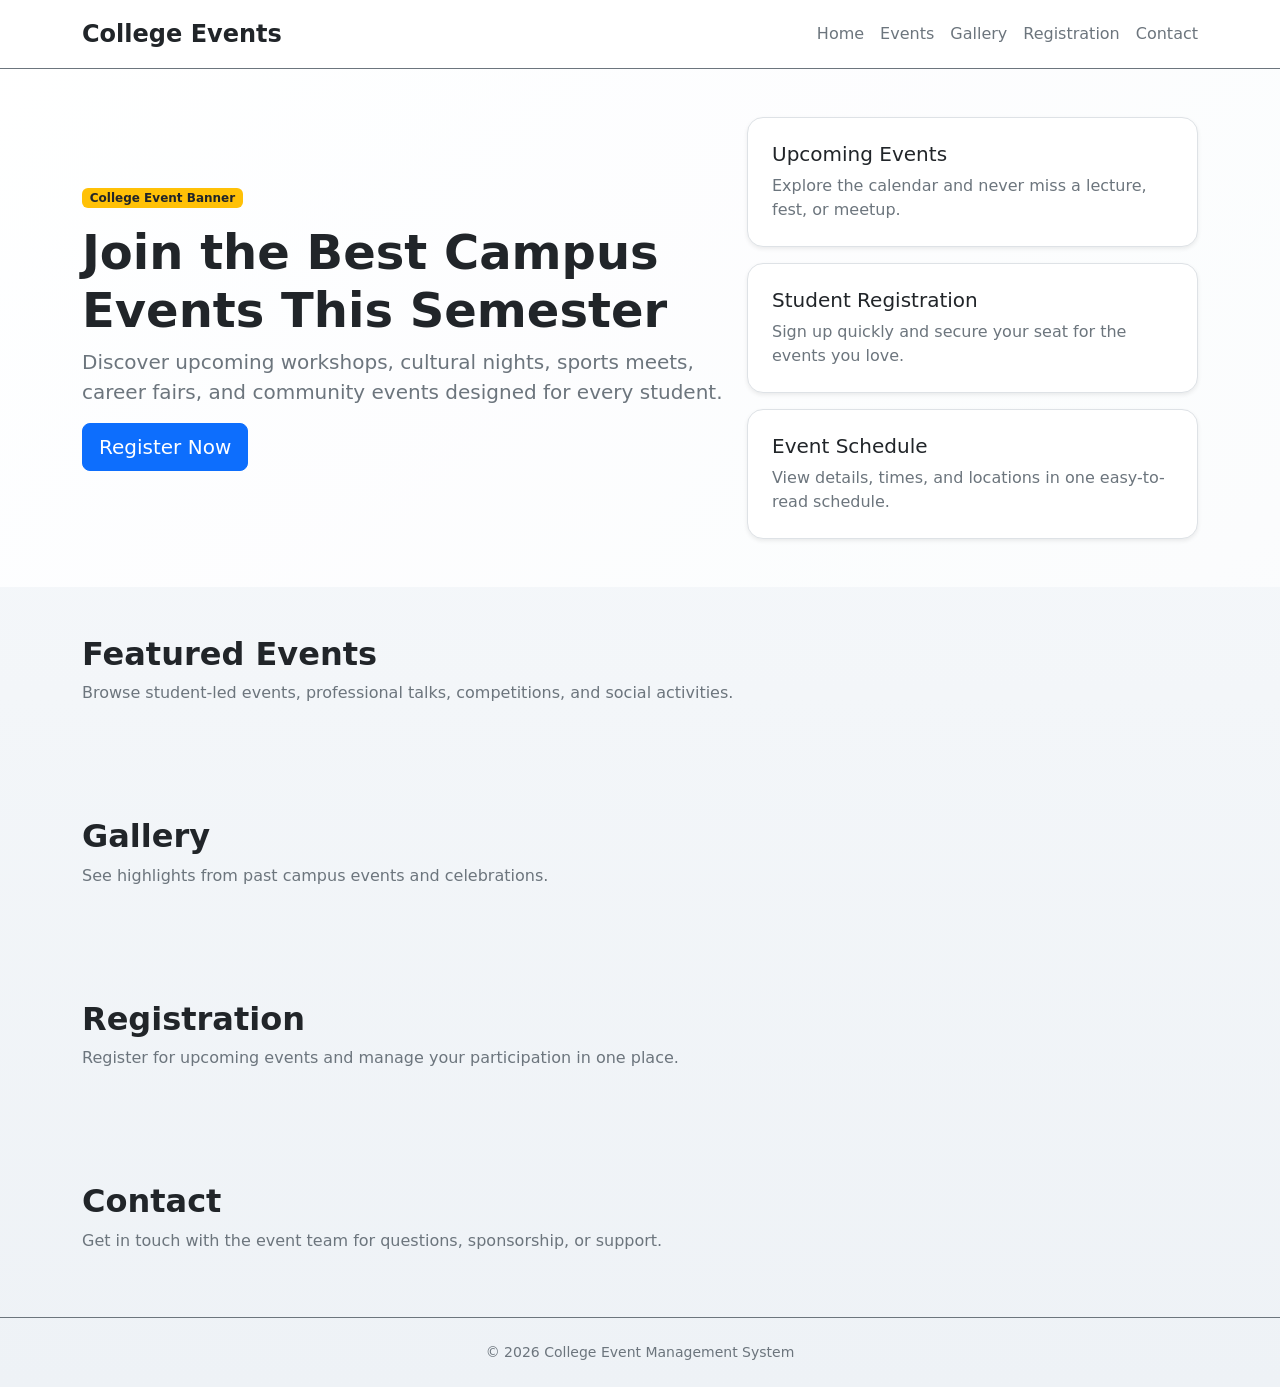
==== index.html @ 95e70315 "home page" ====
<!DOCTYPE html>
<html lang="en">
<head>
  <meta charset="UTF-8" />
  <meta name="viewport" content="width=device-width, initial-scale=1.0" />
  <title>College Event Management</title>
  <!-- Recent version link style is not included; this page uses only light theme styling -->
  <link href="https://cdn.jsdelivr.net/npm/bootstrap@5.3.3/dist/css/bootstrap.min.css" rel="stylesheet" crossorigin="anonymous" />
  <link rel="stylesheet" href="styles.css" />
</head>
<body class="bg-light text-dark">
  <header class="py-3 bg-white border-bottom border-secondary">
    <div class="container d-flex flex-column flex-md-row align-items-center justify-content-between gap-3">
      <a class="fs-4 fw-bold text-decoration-none text-dark" href="#home">College Events</a>
      <nav class="d-flex flex-wrap justify-content-center gap-3" aria-label="Primary navigation">
        <a class="text-secondary text-decoration-none fs-6" href="#home">Home</a>
        <a class="text-secondary text-decoration-none fs-6" href="events.html">Events</a>
        <a class="text-secondary text-decoration-none fs-6" href="#gallery">Gallery</a>
        <a class="text-secondary text-decoration-none fs-6" href="registration.html">Registration</a>
        <a class="text-secondary text-decoration-none fs-6" href="#contact">Contact</a>
      </nav>
    </div>
  </header>

  <main>
    <section class="hero py-5" id="home">
      <div class="container">
        <div class="row align-items-center gy-4">
          <div class="col-lg-7">
            <span class="badge bg-warning text-dark mb-3">College Event Banner</span>
            <h1 class="display-5 fw-bold">Join the Best Campus Events This Semester</h1>
            <p class="lead text-secondary">Discover upcoming workshops, cultural nights, sports meets, career fairs, and community events designed for every student.</p>
            <a class="btn btn-primary btn-lg" href="registration.html">Register Now</a>
          </div>
          <div class="col-lg-5">
            <div class="row g-3">
              <div class="col-12">
                <div class="card bg-white border rounded-4 p-4 h-100 shadow-sm">
                  <h2 class="h5">Upcoming Events</h2>
                  <p class="text-secondary mb-0">Explore the calendar and never miss a lecture, fest, or meetup.</p>
                </div>
              </div>
              <div class="col-12">
                <div class="card bg-white border rounded-4 p-4 h-100 shadow-sm">
                  <h2 class="h5">Student Registration</h2>
                  <p class="text-secondary mb-0">Sign up quickly and secure your seat for the events you love.</p>
                </div>
              </div>
              <div class="col-12">
                <div class="card bg-white border rounded-4 p-4 h-100 shadow-sm">
                  <h2 class="h5">Event Schedule</h2>
                  <p class="text-secondary mb-0">View details, times, and locations in one easy-to-read schedule.</p>
                </div>
              </div>
            </div>
          </div>
        </div>
      </div>
    </section>

    <section class="py-5" id="events">
      <div class="container">
        <h2 class="fw-semibold">Featured Events</h2>
        <p class="text-muted">Browse student-led events, professional talks, competitions, and social activities.</p>
      </div>
    </section>

    <section class="py-5" id="gallery">
      <div class="container">
        <h2 class="fw-semibold">Gallery</h2>
        <p class="text-muted">See highlights from past campus events and celebrations.</p>
      </div>
    </section>

    <section class="py-5" id="registration">
      <div class="container">
        <h2 class="fw-semibold">Registration</h2>
        <p class="text-muted">Register for upcoming events and manage your participation in one place.</p>
      </div>
    </section>

    <section class="py-5" id="contact">
      <div class="container">
        <h2 class="fw-semibold">Contact</h2>
        <p class="text-muted">Get in touch with the event team for questions, sponsorship, or support.</p>
      </div>
    </section>
  </main>

  <footer class="py-4 border-top border-secondary">
    <div class="container text-center text-muted small">© 2026 College Event Management System</div>
  </footer>
</body>
</html>
---- styles.css ----
:root {
  color-scheme: dark;
  font-family: Inter, system-ui, -apple-system, BlinkMacSystemFont, "Segoe UI", sans-serif;
}

body {
  margin: 0;
  background: linear-gradient(180deg, #f8fafc 0%, #eef2f6 100%);
  color: #212529;
}

.hero {
  background: linear-gradient(135deg, rgba(255, 255, 255, 0.85), rgba(248, 250, 252, 0.95)),
    url('https://images.unsplash.com/photo-1523050854058-8df90110c9f1?auto=format&fit=crop&w=1500&q=80') center/cover no-repeat;
  position: relative;
  overflow: hidden;
}

.hero::after {
  content: '';
  position: absolute;
  inset: 0;
  background: rgba(255, 255, 255, 0.35);
  pointer-events: none;
}

.hero .container,
.hero .row {
  position: relative;
  z-index: 1;
}

.card {
  background: #ffffff;
  border-color: rgba(33, 37, 41, 0.08);
}

.text-secondary {
  color: #6c757d !important;
}

.text-muted {
  color: #6c757d !important;
}
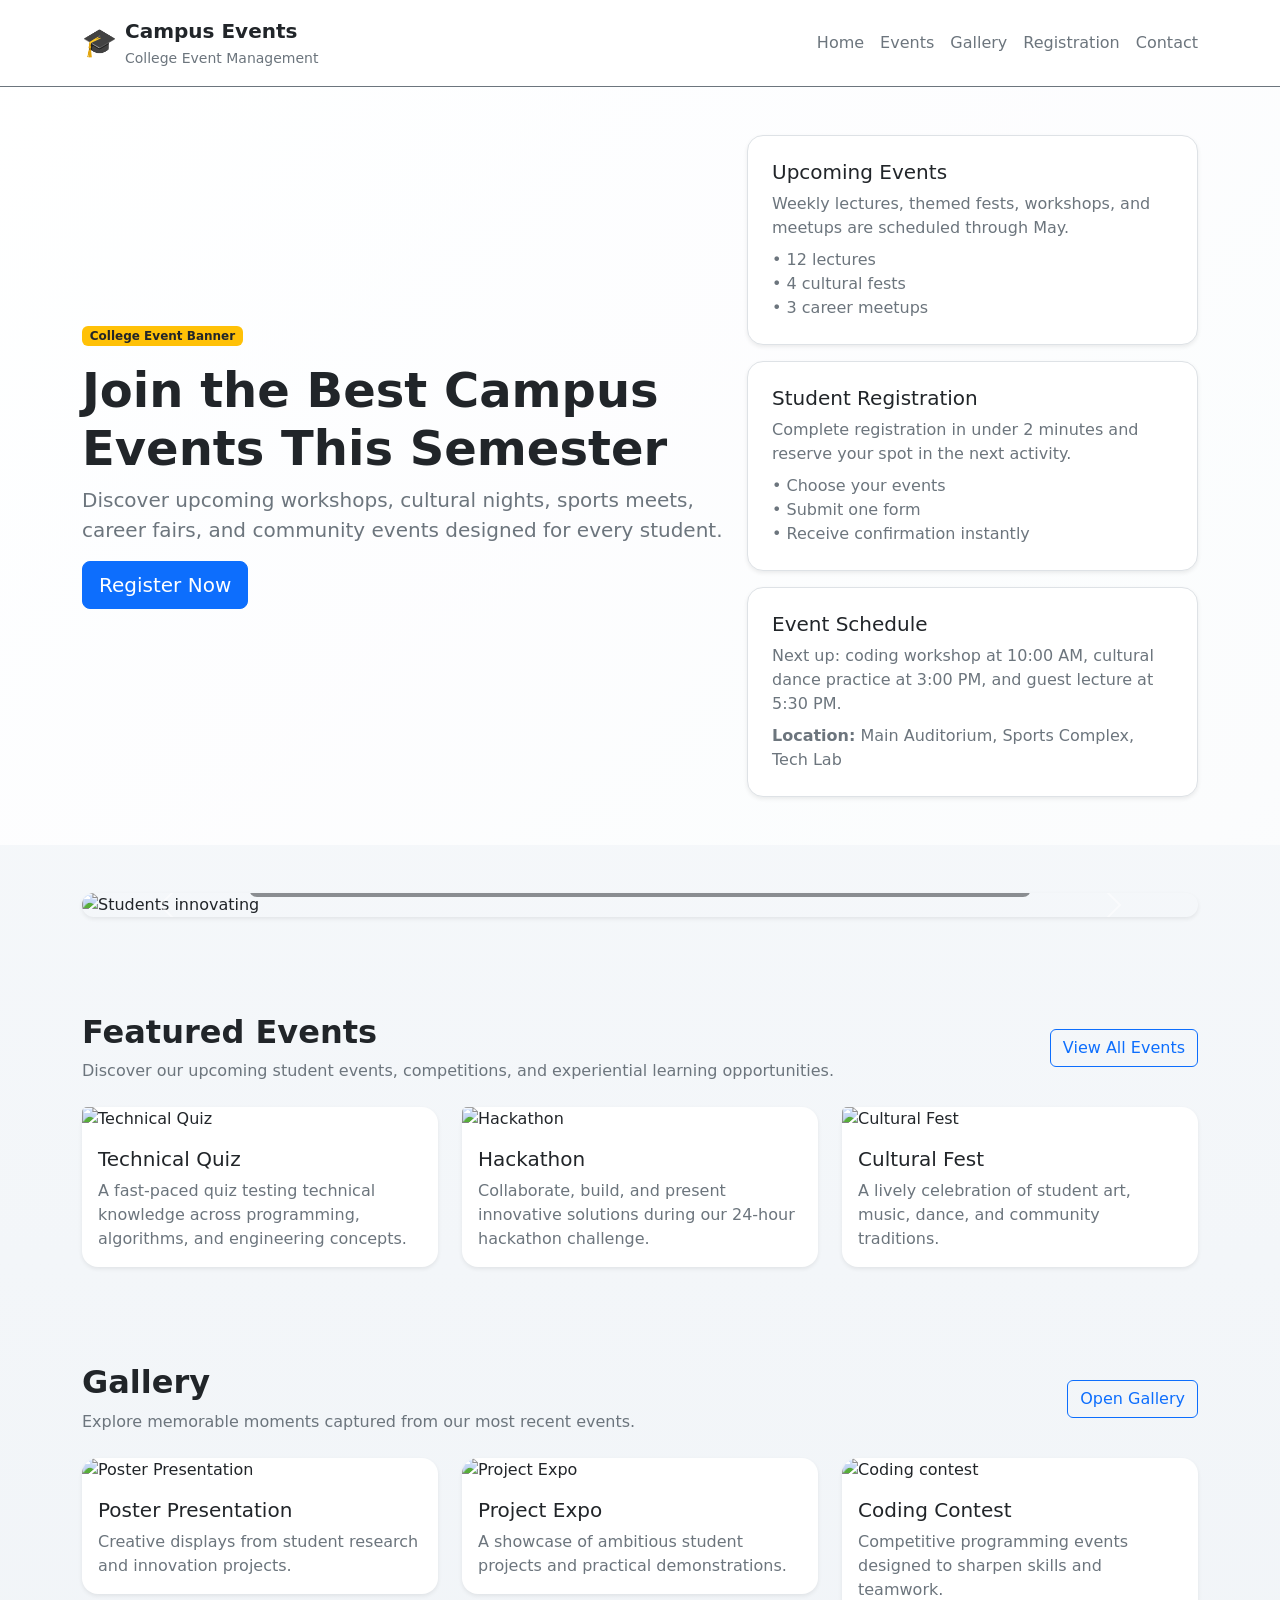
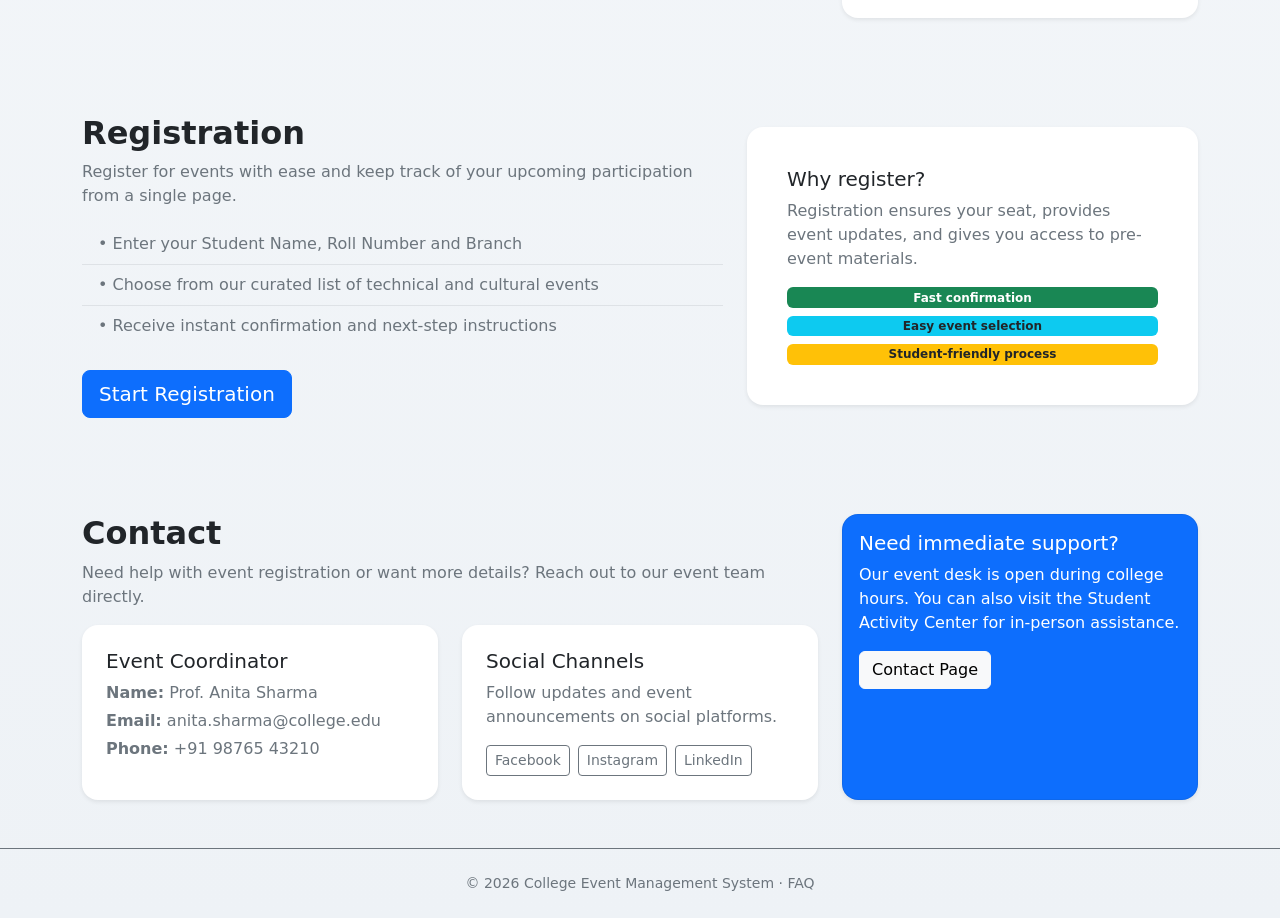
==== commit b9b129c2: "Add homepage improvements, new pages, and updated navigation" ====
--- a/index.html
+++ b/index.html
@@ -11,13 +11,19 @@
 <body class="bg-light text-dark">
   <header class="py-3 bg-white border-bottom border-secondary">
     <div class="container d-flex flex-column flex-md-row align-items-center justify-content-between gap-3">
-      <a class="fs-4 fw-bold text-decoration-none text-dark" href="#home">College Events</a>
+      <a class="d-flex align-items-center gap-2 text-decoration-none text-dark" href="#home">
+        <span class="fs-3">🎓</span>
+        <div>
+          <div class="fs-5 fw-bold mb-0">Campus Events</div>
+          <small class="text-secondary">College Event Management</small>
+        </div>
+      </a>
       <nav class="d-flex flex-wrap justify-content-center gap-3" aria-label="Primary navigation">
-        <a class="text-secondary text-decoration-none fs-6" href="#home">Home</a>
+        <a class="text-secondary text-decoration-none fs-6" href="index.html">Home</a>
         <a class="text-secondary text-decoration-none fs-6" href="events.html">Events</a>
-        <a class="text-secondary text-decoration-none fs-6" href="#gallery">Gallery</a>
+        <a class="text-secondary text-decoration-none fs-6" href="gallery.html">Gallery</a>
         <a class="text-secondary text-decoration-none fs-6" href="registration.html">Registration</a>
-        <a class="text-secondary text-decoration-none fs-6" href="#contact">Contact</a>
+        <a class="text-secondary text-decoration-none fs-6" href="contact.html">Contact</a>
       </nav>
     </div>
   </header>
@@ -37,58 +43,238 @@
               <div class="col-12">
                 <div class="card bg-white border rounded-4 p-4 h-100 shadow-sm">
                   <h2 class="h5">Upcoming Events</h2>
-                  <p class="text-secondary mb-0">Explore the calendar and never miss a lecture, fest, or meetup.</p>
+                  <p class="text-secondary mb-2">Weekly lectures, themed fests, workshops, and meetups are scheduled through May.</p>
+                  <ul class="list-unstyled mb-0 text-secondary">
+                    <li>• 12 lectures</li>
+                    <li>• 4 cultural fests</li>
+                    <li>• 3 career meetups</li>
+                  </ul>
                 </div>
               </div>
               <div class="col-12">
                 <div class="card bg-white border rounded-4 p-4 h-100 shadow-sm">
                   <h2 class="h5">Student Registration</h2>
-                  <p class="text-secondary mb-0">Sign up quickly and secure your seat for the events you love.</p>
+                  <p class="text-secondary mb-2">Complete registration in under 2 minutes and reserve your spot in the next activity.</p>
+                  <ul class="list-unstyled mb-0 text-secondary">
+                    <li>• Choose your events</li>
+                    <li>• Submit one form</li>
+                    <li>• Receive confirmation instantly</li>
+                  </ul>
                 </div>
               </div>
               <div class="col-12">
                 <div class="card bg-white border rounded-4 p-4 h-100 shadow-sm">
                   <h2 class="h5">Event Schedule</h2>
-                  <p class="text-secondary mb-0">View details, times, and locations in one easy-to-read schedule.</p>
-                </div>
-              </div>
-            </div>
-          </div>
+                  <p class="text-secondary mb-2">Next up: coding workshop at 10:00 AM, cultural dance practice at 3:00 PM, and guest lecture at 5:30 PM.</p>
+                  <p class="mb-0 text-secondary"><strong>Location:</strong> Main Auditorium, Sports Complex, Tech Lab</p>
+                </div>
+              </div>
+            </div>
+          </div>
+        </div>
+      </div>
+    </section>
+
+    <section class="py-5">
+      <div class="container">
+        <div id="homeCarousel" class="carousel slide rounded-4 overflow-hidden shadow-sm" data-bs-ride="carousel">
+          <div class="carousel-indicators">
+            <button type="button" data-bs-target="#homeCarousel" data-bs-slide-to="0" class="active" aria-current="true" aria-label="Slide 1"></button>
+            <button type="button" data-bs-target="#homeCarousel" data-bs-slide-to="1" aria-label="Slide 2"></button>
+            <button type="button" data-bs-target="#homeCarousel" data-bs-slide-to="2" aria-label="Slide 3"></button>
+          </div>
+          <div class="carousel-inner">
+            <div class="carousel-item active">
+              <img src="https://images.unsplash.com/photo-1521737604893-d14cc237f11d?auto=format&fit=crop&w=1200&q=80" class="d-block w-100" alt="Students innovating" />
+              <div class="carousel-caption d-none d-md-block bg-dark bg-opacity-50 rounded-3 p-3">
+                <h5>Innovative Learning</h5>
+                <p>Hands-on workshops and tech competitions for college students.</p>
+              </div>
+            </div>
+            <div class="carousel-item">
+              <img src="https://images.unsplash.com/photo-1500530855697-b586d89ba3ee?auto=format&fit=crop&w=1200&q=80" class="d-block w-100" alt="Campus celebration" />
+              <div class="carousel-caption d-none d-md-block bg-dark bg-opacity-50 rounded-3 p-3">
+                <h5>Cultural Events</h5>
+                <p>Enjoy music, art, and cultural performances across the campus.</p>
+              </div>
+            </div>
+            <div class="carousel-item">
+              <img src="https://images.unsplash.com/photo-1519389950473-47ba0277781c?auto=format&fit=crop&w=1200&q=80" class="d-block w-100" alt="Academic competition" />
+              <div class="carousel-caption d-none d-md-block bg-dark bg-opacity-50 rounded-3 p-3">
+                <h5>Competitive Events</h5>
+                <p>Quizzes, coding contests, and project expos for ambitious students.</p>
+              </div>
+            </div>
+          </div>
+          <button class="carousel-control-prev" type="button" data-bs-target="#homeCarousel" data-bs-slide="prev">
+            <span class="carousel-control-prev-icon" aria-hidden="true"></span>
+            <span class="visually-hidden">Previous</span>
+          </button>
+          <button class="carousel-control-next" type="button" data-bs-target="#homeCarousel" data-bs-slide="next">
+            <span class="carousel-control-next-icon" aria-hidden="true"></span>
+            <span class="visually-hidden">Next</span>
+          </button>
         </div>
       </div>
     </section>
 
     <section class="py-5" id="events">
       <div class="container">
-        <h2 class="fw-semibold">Featured Events</h2>
-        <p class="text-muted">Browse student-led events, professional talks, competitions, and social activities.</p>
+        <div class="d-flex flex-column flex-md-row align-items-start justify-content-between gap-4 mb-4">
+          <div>
+            <h2 class="fw-semibold">Featured Events</h2>
+            <p class="text-muted mb-0">Discover our upcoming student events, competitions, and experiential learning opportunities.</p>
+          </div>
+          <a href="events.html" class="btn btn-outline-primary align-self-center">View All Events</a>
+        </div>
+        <div class="row g-4">
+          <div class="col-md-6 col-xl-4">
+            <div class="card h-100 shadow-sm border-0 rounded-4">
+              <img src="https://images.unsplash.com/photo-1519389950473-47ba0277781c?auto=format&fit=crop&w=800&q=80" class="card-img-top" alt="Technical Quiz" />
+              <div class="card-body">
+                <h5 class="card-title">Technical Quiz</h5>
+                <p class="card-text text-secondary">A fast-paced quiz testing technical knowledge across programming, algorithms, and engineering concepts.</p>
+              </div>
+            </div>
+          </div>
+          <div class="col-md-6 col-xl-4">
+            <div class="card h-100 shadow-sm border-0 rounded-4">
+              <img src="https://images.unsplash.com/photo-1518770660439-4636190af475?auto=format&fit=crop&w=800&q=80" class="card-img-top" alt="Hackathon" />
+              <div class="card-body">
+                <h5 class="card-title">Hackathon</h5>
+                <p class="card-text text-secondary">Collaborate, build, and present innovative solutions during our 24-hour hackathon challenge.</p>
+              </div>
+            </div>
+          </div>
+          <div class="col-md-6 col-xl-4">
+            <div class="card h-100 shadow-sm border-0 rounded-4">
+              <img src="https://images.unsplash.com/photo-1500530855697-b586d89ba3ee?auto=format&fit=crop&w=800&q=80" class="card-img-top" alt="Cultural Fest" />
+              <div class="card-body">
+                <h5 class="card-title">Cultural Fest</h5>
+                <p class="card-text text-secondary">A lively celebration of student art, music, dance, and community traditions.</p>
+              </div>
+            </div>
+          </div>
+        </div>
       </div>
     </section>
 
     <section class="py-5" id="gallery">
       <div class="container">
-        <h2 class="fw-semibold">Gallery</h2>
-        <p class="text-muted">See highlights from past campus events and celebrations.</p>
+        <div class="d-flex flex-column flex-md-row align-items-start justify-content-between gap-4 mb-4">
+          <div>
+            <h2 class="fw-semibold">Gallery</h2>
+            <p class="text-muted mb-0">Explore memorable moments captured from our most recent events.</p>
+          </div>
+          <a href="gallery.html" class="btn btn-outline-primary align-self-center">Open Gallery</a>
+        </div>
+        <div class="row row-cols-1 row-cols-md-2 row-cols-xl-3 g-4">
+          <div class="col">
+            <div class="card shadow-sm border-0 rounded-4 overflow-hidden">
+              <img src="https://images.unsplash.com/photo-1498079022511-d15614cb1c02?auto=format&fit=crop&w=800&q=80" class="card-img-top" alt="Poster Presentation" />
+              <div class="card-body">
+                <h5 class="card-title">Poster Presentation</h5>
+                <p class="card-text text-secondary">Creative displays from student research and innovation projects.</p>
+              </div>
+            </div>
+          </div>
+          <div class="col">
+            <div class="card shadow-sm border-0 rounded-4 overflow-hidden">
+              <img src="https://images.unsplash.com/photo-1521737604893-d14cc237f11d?auto=format&fit=crop&w=800&q=80" class="card-img-top" alt="Project Expo" />
+              <div class="card-body">
+                <h5 class="card-title">Project Expo</h5>
+                <p class="card-text text-secondary">A showcase of ambitious student projects and practical demonstrations.</p>
+              </div>
+            </div>
+          </div>
+          <div class="col">
+            <div class="card shadow-sm border-0 rounded-4 overflow-hidden">
+              <img src="https://images.unsplash.com/photo-1581093588401-4c8e0d7374d9?auto=format&fit=crop&w=800&q=80" class="card-img-top" alt="Coding contest" />
+              <div class="card-body">
+                <h5 class="card-title">Coding Contest</h5>
+                <p class="card-text text-secondary">Competitive programming events designed to sharpen skills and teamwork.</p>
+              </div>
+            </div>
+          </div>
+        </div>
       </div>
     </section>
 
     <section class="py-5" id="registration">
       <div class="container">
-        <h2 class="fw-semibold">Registration</h2>
-        <p class="text-muted">Register for upcoming events and manage your participation in one place.</p>
+        <div class="row align-items-center gy-4">
+          <div class="col-lg-7">
+            <h2 class="fw-semibold">Registration</h2>
+            <p class="text-muted">Register for events with ease and keep track of your upcoming participation from a single page.</p>
+            <ul class="list-group list-group-flush mb-4">
+              <li class="list-group-item bg-transparent border-top-0 text-secondary">• Enter your Student Name, Roll Number and Branch</li>
+              <li class="list-group-item bg-transparent text-secondary">• Choose from our curated list of technical and cultural events</li>
+              <li class="list-group-item bg-transparent text-secondary">• Receive instant confirmation and next-step instructions</li>
+            </ul>
+            <a href="registration.html" class="btn btn-primary btn-lg">Start Registration</a>
+          </div>
+          <div class="col-lg-5">
+            <div class="card shadow-sm rounded-4 border-0 p-4">
+              <div class="card-body">
+                <h5 class="card-title">Why register?</h5>
+                <p class="card-text text-secondary">Registration ensures your seat, provides event updates, and gives you access to pre-event materials.</p>
+                <div class="d-grid gap-2">
+                  <span class="badge bg-success">Fast confirmation</span>
+                  <span class="badge bg-info text-dark">Easy event selection</span>
+                  <span class="badge bg-warning text-dark">Student-friendly process</span>
+                </div>
+              </div>
+            </div>
+          </div>
+        </div>
       </div>
     </section>
 
     <section class="py-5" id="contact">
       <div class="container">
-        <h2 class="fw-semibold">Contact</h2>
-        <p class="text-muted">Get in touch with the event team for questions, sponsorship, or support.</p>
+        <div class="row g-4">
+          <div class="col-lg-8">
+            <h2 class="fw-semibold">Contact</h2>
+            <p class="text-muted">Need help with event registration or want more details? Reach out to our event team directly.</p>
+            <div class="row row-cols-1 row-cols-md-2 g-4">
+              <div class="col">
+                <div class="card shadow-sm border-0 rounded-4 p-4 h-100">
+                  <h5 class="card-title">Event Coordinator</h5>
+                  <p class="text-secondary mb-1"><strong>Name:</strong> Prof. Anita Sharma</p>
+                  <p class="text-secondary mb-1"><strong>Email:</strong> anita.sharma@college.edu</p>
+                  <p class="text-secondary mb-0"><strong>Phone:</strong> +91 98765 43210</p>
+                </div>
+              </div>
+              <div class="col">
+                <div class="card shadow-sm border-0 rounded-4 p-4 h-100">
+                  <h5 class="card-title">Social Channels</h5>
+                  <p class="text-secondary mb-3">Follow updates and event announcements on social platforms.</p>
+                  <div class="d-flex flex-wrap gap-2">
+                    <a href="#" class="btn btn-outline-secondary btn-sm">Facebook</a>
+                    <a href="#" class="btn btn-outline-secondary btn-sm">Instagram</a>
+                    <a href="#" class="btn btn-outline-secondary btn-sm">LinkedIn</a>
+                  </div>
+                </div>
+              </div>
+            </div>
+          </div>
+          <div class="col-lg-4">
+            <div class="card text-white bg-primary rounded-4 shadow-sm h-100">
+              <div class="card-body">
+                <h5 class="card-title">Need immediate support?</h5>
+                <p class="card-text">Our event desk is open during college hours. You can also visit the Student Activity Center for in-person assistance.</p>
+                <a href="contact.html" class="btn btn-light">Contact Page</a>
+              </div>
+            </div>
+          </div>
+        </div>
       </div>
     </section>
   </main>
 
   <footer class="py-4 border-top border-secondary">
-    <div class="container text-center text-muted small">© 2026 College Event Management System</div>
+    <div class="container text-center text-muted small">© 2026 College Event Management System · <a href="faq.html" class="text-decoration-none text-muted">FAQ</a></div>
   </footer>
+  <script src="https://cdn.jsdelivr.net/npm/bootstrap@5.3.3/dist/js/bootstrap.bundle.min.js" crossorigin="anonymous"></script>
 </body>
 </html>
